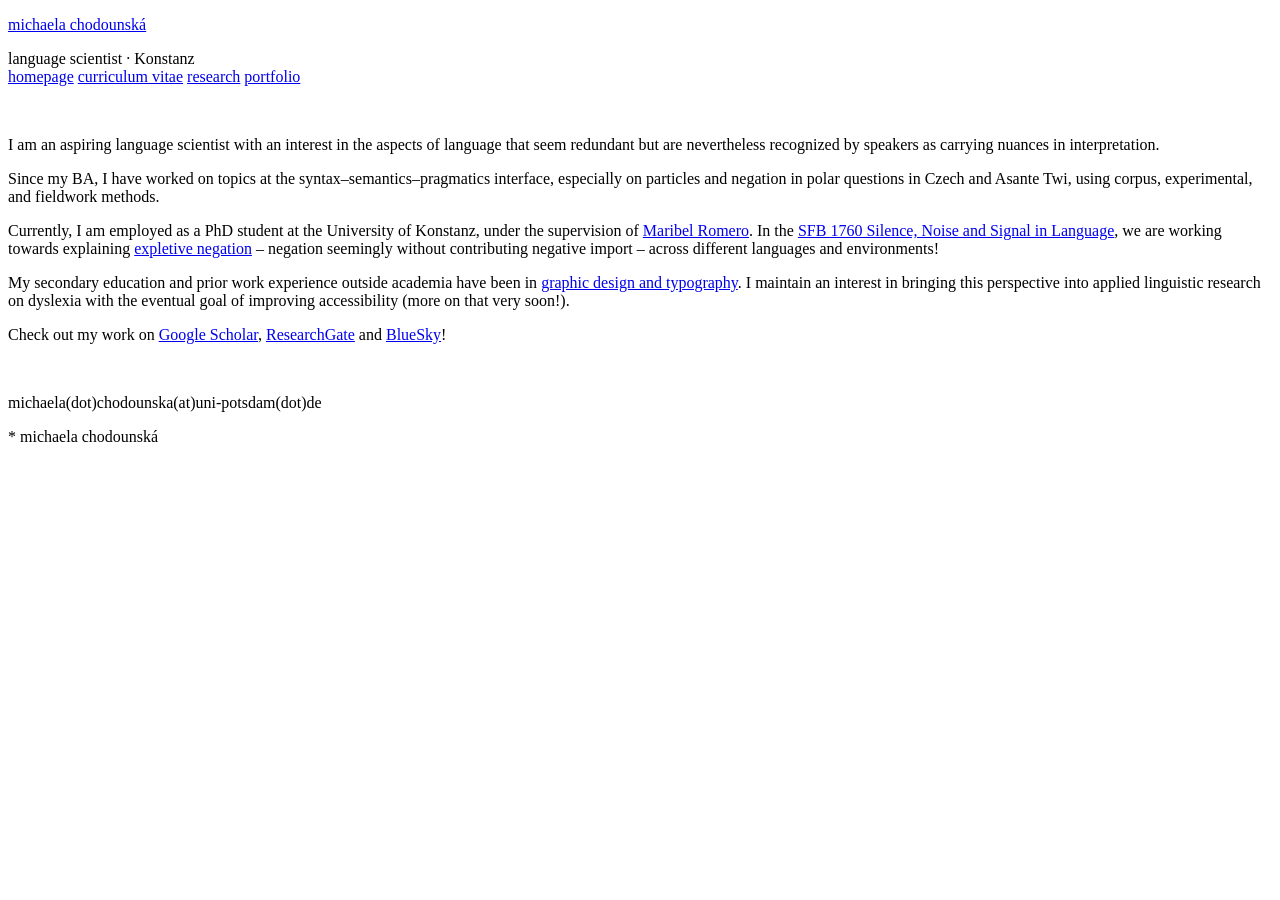
==== index.html @ 2f9073c9 "Add files via upload" ====
<!doctype html>
<html lang="en">
<head>
<meta charset="utf-8">
<meta name="viewport" content="width=device-width, initial-scale=1">
<title>michaela chodounská</title>
<meta name="description" content="I am an aspiring language scientist with an interest in the aspects of language that seem redundant but are nevertheless recognized by speakers as carrying nuances in interpretation.">
<link rel="preconnect" href="https://fonts.googleapis.com">
<link rel="preconnect" href="https://fonts.gstatic.com" crossorigin>
<link href="https://fonts.googleapis.com/css2?family=Lexend:wght@400;500;600&family=Montserrat:wght@300;400;700&display=swap" rel="stylesheet">
<link rel="stylesheet" href="css/style.css">
</head>
<body>

<header class="site-header wrap">
  <p class="site-title"><a href="index.html">michaela chodounská</a></p>
  <span class="kicker">language scientist · Konstanz</span>
  <nav class="site-nav" aria-label="Primary">
    <a href="index.html" aria-current="page">homepage</a>
    <a href="assets/cv.pdf">curriculum vitae</a>
    <a href="research.html">research</a>
    <a href="portfolio.html">portfolio</a>
  </nav>
</header>

<main class="wrap">

  <figure>
    <img src="assets/homepage-1.jpg" alt="">
  </figure>

  <p class="lede">I am an aspiring language scientist with an interest in the aspects of language that seem redundant but are nevertheless recognized by speakers as carrying nuances in interpretation.</p>

  <p>Since my BA, I have worked on topics at the syntax&ndash;semantics&ndash;pragmatics interface, especially on particles and negation in polar questions in Czech and Asante Twi, using corpus, experimental, and fieldwork methods.</p>

  <p>Currently, I am employed as a PhD student at the University of Konstanz, under the supervision of <a href="https://ling.sprachwiss.uni-konstanz.de/pages/home/romero/">Maribel Romero</a>. In the <a href="https://www.sfb1760.uni-konstanz.de">SFB 1760 Silence, Noise and Signal in Language</a>, we are working towards explaining <a href="https://www.sfb1760.uni-konstanz.de/research-projects/project-group-b/b02-romero-expletive-negation/">expletive negation</a> &ndash; negation seemingly without contributing negative import &ndash; across different languages and environments!</p>

  <p>My secondary education and prior work experience outside academia have been in <a href="portfolio.html">graphic design and typography</a>. I maintain an interest in bringing this perspective into applied linguistic research on dyslexia with the eventual goal of improving accessibility (more on that very soon!).</p>

  <p>Check out my work on <a href="https://scholar.google.com/citations?user=5tyQLOkAAAAJ&hl=cs">Google Scholar</a>, <a href="https://www.researchgate.net/profile/Michaela-Chodounska?ev=hdr_xprf">ResearchGate</a> and <a href="https://bsky.app/profile/slovcem.bsky.social">BlueSky</a>!</p>

  <figure>
    <img src="assets/homepage-2.jpg" alt="">
  </figure>

  <p class="contact">michaela&#8203;(dot)&#8203;chodounska&#8203;(at)&#8203;uni&#8209;potsdam&#8203;(dot)&#8203;de</p>

</main>

<footer class="wrap">
  <span class="star">*</span> michaela chodounská
</footer>

</body>
</html>
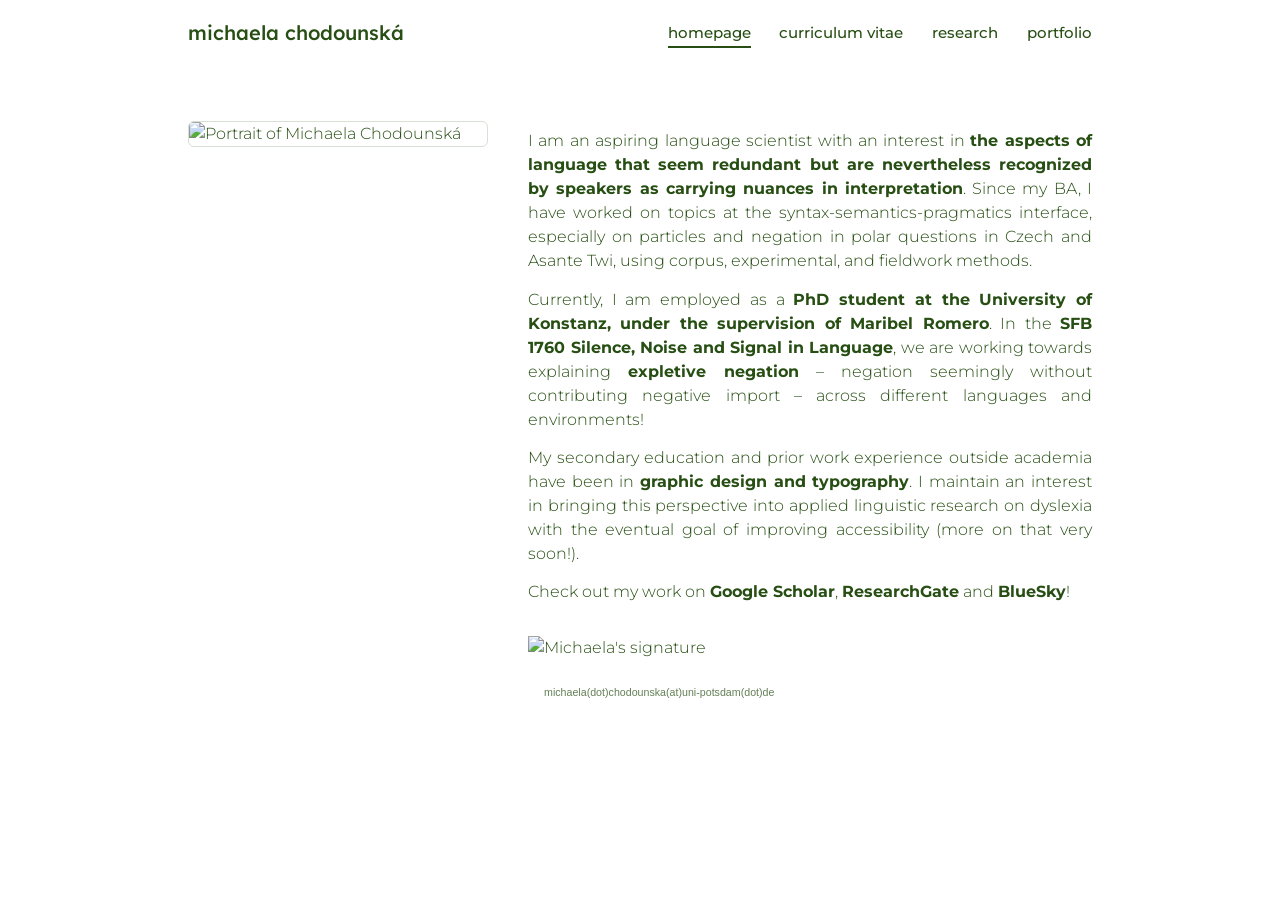
==== commit 92888b35: "Add files via upload" ====
--- a/index.html
+++ b/index.html
@@ -1,55 +1,54 @@
-<!doctype html>
+<!DOCTYPE html>
 <html lang="en">
 <head>
-<meta charset="utf-8">
+<meta charset="UTF-8">
 <meta name="viewport" content="width=device-width, initial-scale=1">
 <title>michaela chodounská</title>
 <meta name="description" content="I am an aspiring language scientist with an interest in the aspects of language that seem redundant but are nevertheless recognized by speakers as carrying nuances in interpretation.">
-<link rel="preconnect" href="https://fonts.googleapis.com">
-<link rel="preconnect" href="https://fonts.gstatic.com" crossorigin>
-<link href="https://fonts.googleapis.com/css2?family=Lexend:wght@400;500;600&family=Montserrat:wght@300;400;700&display=swap" rel="stylesheet">
-<link rel="stylesheet" href="css/style.css">
+<link rel="stylesheet" href="style.css">
 </head>
 <body>
 
-<header class="site-header wrap">
-  <p class="site-title"><a href="index.html">michaela chodounská</a></p>
-  <span class="kicker">language scientist · Konstanz</span>
-  <nav class="site-nav" aria-label="Primary">
-    <a href="index.html" aria-current="page">homepage</a>
-    <a href="assets/cv.pdf">curriculum vitae</a>
-    <a href="research.html">research</a>
-    <a href="portfolio.html">portfolio</a>
-  </nav>
+<header class="site-header">
+  <div class="header-inner">
+    <a class="brand" href="index.html">
+      <!-- Replace with your own small logo/portrait: <img src="images/logo.jpg" alt=""> -->
+      <span>michaela chodounská</span>
+    </a>
+    <nav class="site-nav" aria-label="Main">
+      <ul>
+        <li><a href="index.html" aria-current="page">homepage</a></li>
+        <li><a href="cv.pdf">curriculum vitae</a></li>
+        <li><a href="research.html">research</a></li>
+        <li><a href="portfolio.html">portfolio</a></li>
+      </ul>
+    </nav>
+  </div>
 </header>
 
-<main class="wrap">
+<main>
+  <div class="two-col">
+    <div class="photo-col">
+      <img src="images/portrait.jpg" alt="Portrait of Michaela Chodounská">
+    </div>
 
-  <figure>
-    <img src="assets/homepage-1.jpg" alt="">
-  </figure>
+    <div class="text-col">
+      <p class="lede">I am an aspiring language scientist with an interest in <span class="bold">the aspects of language that seem redundant but are nevertheless recognized by speakers as carrying nuances in interpretation</span>. Since my BA, I have worked on topics at the syntax-semantics-pragmatics interface, especially on particles and negation in polar questions in Czech and Asante Twi, using corpus, experimental, and fieldwork methods.</p>
 
-  <p class="lede">I am an aspiring language scientist with an interest in the aspects of language that seem redundant but are nevertheless recognized by speakers as carrying nuances in interpretation.</p>
+      <p>Currently, I am employed as a <span class="bold">PhD student at the University of Konstanz, under the supervision of <a class="underline-link" href="https://ling.sprachwiss.uni-konstanz.de/pages/home/romero/">Maribel Romero</a></span>. In the <a class="underline-link" href="https://www.sfb1760.uni-konstanz.de">SFB 1760 Silence, Noise and Signal in Language</a>, we are working towards explaining <a class="underline-link" href="https://www.sfb1760.uni-konstanz.de/research-projects/project-group-b/b02-romero-expletive-negation/">expletive negation</a> &ndash; negation seemingly without contributing negative import &ndash; across different languages and environments!</p>
 
-  <p>Since my BA, I have worked on topics at the syntax&ndash;semantics&ndash;pragmatics interface, especially on particles and negation in polar questions in Czech and Asante Twi, using corpus, experimental, and fieldwork methods.</p>
+      <p>My secondary education and prior work experience outside academia have been in <a class="underline-link" href="portfolio.html">graphic design and typography</a>. I maintain an interest in bringing this perspective into applied linguistic research on dyslexia with the eventual goal of improving accessibility (more on that very soon!).</p>
 
-  <p>Currently, I am employed as a PhD student at the University of Konstanz, under the supervision of <a href="https://ling.sprachwiss.uni-konstanz.de/pages/home/romero/">Maribel Romero</a>. In the <a href="https://www.sfb1760.uni-konstanz.de">SFB 1760 Silence, Noise and Signal in Language</a>, we are working towards explaining <a href="https://www.sfb1760.uni-konstanz.de/research-projects/project-group-b/b02-romero-expletive-negation/">expletive negation</a> &ndash; negation seemingly without contributing negative import &ndash; across different languages and environments!</p>
+      <p>Check out my work on <a class="underline-link" href="https://scholar.google.com/citations?user=5tyQLOkAAAAJ&hl=cs">Google Scholar</a>, <a class="underline-link" href="https://www.researchgate.net/profile/Michaela-Chodounska?ev=hdr_xprf">ResearchGate</a> and <a class="underline-link" href="https://bsky.app/profile/slovcem.bsky.social">BlueSky</a>!</p>
 
-  <p>My secondary education and prior work experience outside academia have been in <a href="portfolio.html">graphic design and typography</a>. I maintain an interest in bringing this perspective into applied linguistic research on dyslexia with the eventual goal of improving accessibility (more on that very soon!).</p>
+      <div class="signature-wrap">
+        <img src="images/signature.png" alt="Michaela's signature">
+      </div>
 
-  <p>Check out my work on <a href="https://scholar.google.com/citations?user=5tyQLOkAAAAJ&hl=cs">Google Scholar</a>, <a href="https://www.researchgate.net/profile/Michaela-Chodounska?ev=hdr_xprf">ResearchGate</a> and <a href="https://bsky.app/profile/slovcem.bsky.social">BlueSky</a>!</p>
-
-  <figure>
-    <img src="assets/homepage-2.jpg" alt="">
-  </figure>
-
-  <p class="contact">michaela&#8203;(dot)&#8203;chodounska&#8203;(at)&#8203;uni&#8209;potsdam&#8203;(dot)&#8203;de</p>
-
+      <footer class="site-footer" style="padding-top: 1.5rem; padding-bottom: 0; text-align: left;">michaela(dot)chodounska(at)uni-potsdam(dot)de</footer>
+    </div>
+  </div>
 </main>
-
-<footer class="wrap">
-  <span class="star">*</span> michaela chodounská
-</footer>
 
 </body>
 </html>
--- a/style.css
+++ b/style.css
@@ -0,0 +1,246 @@
+@import url('https://fonts.googleapis.com/css2?family=Lexend:wght@400;500;600&family=Montserrat:wght@300;400;500;700&display=swap');
+
+:root {
+  --green: #274e13;
+  --green-soft: rgba(39, 78, 19, 0.72);
+  --bg: #ffffff;
+  --rule: rgba(39, 78, 19, 0.18);
+  --rule-strong: rgba(39, 78, 19, 0.4);
+  --max: 1000px;
+}
+
+* { box-sizing: border-box; }
+
+body {
+  margin: 0;
+  background: var(--bg);
+  color: var(--green);
+  font-family: 'Montserrat', Arial, sans-serif;
+  font-weight: 300;
+  font-size: 12pt;
+  line-height: 1.5;
+  -webkit-font-smoothing: antialiased;
+}
+
+a {
+  color: inherit;
+  text-decoration: none;
+}
+a.underline-link {
+  font-weight: 700;
+}
+a.underline-link:hover { text-decoration: underline; }
+
+a:focus-visible, button:focus-visible {
+  outline: 2px solid var(--green);
+  outline-offset: 2px;
+}
+
+h1, h2 {
+  font-family: 'Lexend', Arial, sans-serif;
+  font-weight: 500;
+  margin: 0;
+  color: var(--green);
+}
+
+/* ---------- Header ---------- */
+.header-inner {
+  max-width: var(--max);
+  margin: 0 auto;
+  padding: 1.1rem clamp(1.25rem, 4vw, 3rem);
+  display: flex;
+  align-items: center;
+  justify-content: space-between;
+  flex-wrap: wrap;
+  gap: 1rem 2rem;
+}
+
+.brand {
+  display: flex;
+  align-items: center;
+  gap: 0.7rem;
+}
+
+.brand img {
+  width: 38px;
+  height: 38px;
+  border-radius: 50%;
+  object-fit: cover;
+  border: 1px solid var(--rule);
+}
+
+.brand span {
+  font-family: 'Lexend', Arial, sans-serif;
+  font-weight: 500;
+  font-size: 15pt;
+}
+
+nav.site-nav ul {
+  list-style: none;
+  display: flex;
+  flex-wrap: wrap;
+  gap: 0.5rem 1.8rem;
+  margin: 0;
+  padding: 0;
+}
+
+nav.site-nav a {
+  font-family: 'Montserrat', Arial, sans-serif;
+  font-weight: 500;
+  font-size: 11.5pt;
+  padding: 0.3rem 0;
+  border-bottom: 2px solid transparent;
+}
+
+nav.site-nav a:hover {
+  border-bottom-color: var(--green-soft);
+}
+
+nav.site-nav a[aria-current="page"] {
+  border-bottom-color: var(--green);
+}
+
+/* ---------- Main ---------- */
+main {
+  max-width: var(--max);
+  margin: 0 auto;
+  padding: clamp(2rem, 5vw, 3.5rem) clamp(1.25rem, 4vw, 3rem) 4rem;
+}
+
+.hero {
+  display: grid;
+  grid-template-columns: minmax(0, 1fr) 300px;
+  gap: 2.5rem;
+  align-items: start;
+  margin-bottom: 1rem;
+}
+
+@media (max-width: 720px) {
+  .hero {
+    grid-template-columns: 1fr;
+  }
+  .hero .portrait-wrap {
+    order: -1;
+  }
+}
+
+.portrait-wrap img {
+  width: 100%;
+  border-radius: 6px;
+  border: 1px solid var(--rule);
+  display: block;
+}
+
+/* Two-column page: left column photo only, right column all text */
+.two-col {
+  display: grid;
+  grid-template-columns: 300px minmax(0, 1fr);
+  gap: 2.5rem;
+  align-items: start;
+}
+
+@media (max-width: 720px) {
+  .two-col {
+    grid-template-columns: 1fr;
+  }
+  .two-col .photo-col {
+    order: -1;
+  }
+}
+
+.photo-col img {
+  width: 100%;
+  border-radius: 6px;
+  border: 1px solid var(--rule);
+  display: block;
+  position: sticky;
+  top: 2rem;
+}
+
+.signature-wrap {
+  margin-top: 2rem;
+}
+.signature-wrap img {
+  max-width: 260px;
+  width: 100%;
+  display: block;
+}
+
+/* Two equal text columns (research, etc.) */
+.two-col-text {
+  display: grid;
+  grid-template-columns: 1fr 1fr;
+  gap: 3rem;
+  align-items: start;
+}
+
+@media (max-width: 720px) {
+  .two-col-text {
+    grid-template-columns: 1fr;
+  }
+}
+
+.col-lists .section-title {
+  font-size: 17pt;
+}
+
+.subsection {
+  border-left: 2px solid var(--rule-strong);
+  padding-left: 1.1rem;
+  margin-bottom: 2rem;
+}
+.subsection:last-child {
+  margin-bottom: 0;
+}
+
+h1.page-title {
+  font-size: 26pt;
+  margin-bottom: 0.75rem;
+}
+
+h2.section-title {
+  font-size: 15pt;
+  margin: 2.5rem 0 0.6rem;
+}
+
+p {
+  text-align: justify;
+  margin: 0 0 0.9rem;
+}
+
+.lede {
+  margin-top: 0.5rem;
+}
+
+.bold {
+  font-weight: 700;
+}
+
+section.block {
+  margin-top: 1.5rem;
+}
+
+.entry {
+  margin-bottom: 1.3rem;
+}
+.entry .when {
+  display: block;
+  font-family: 'Helvetica Neue', Arial, sans-serif;
+  font-weight: 300;
+  font-size: 9pt;
+  color: var(--green-soft);
+  margin-bottom: 0.15rem;
+}
+.entry .venue {
+  font-size: 10.5pt;
+  color: var(--green-soft);
+}
+
+footer.site-footer {
+  text-align: center;
+  font-family: 'Helvetica Neue', Arial, sans-serif;
+  font-weight: 300;
+  font-size: 8pt;
+  color: var(--green-soft);
+  padding: 2rem 1rem 3rem;
+}
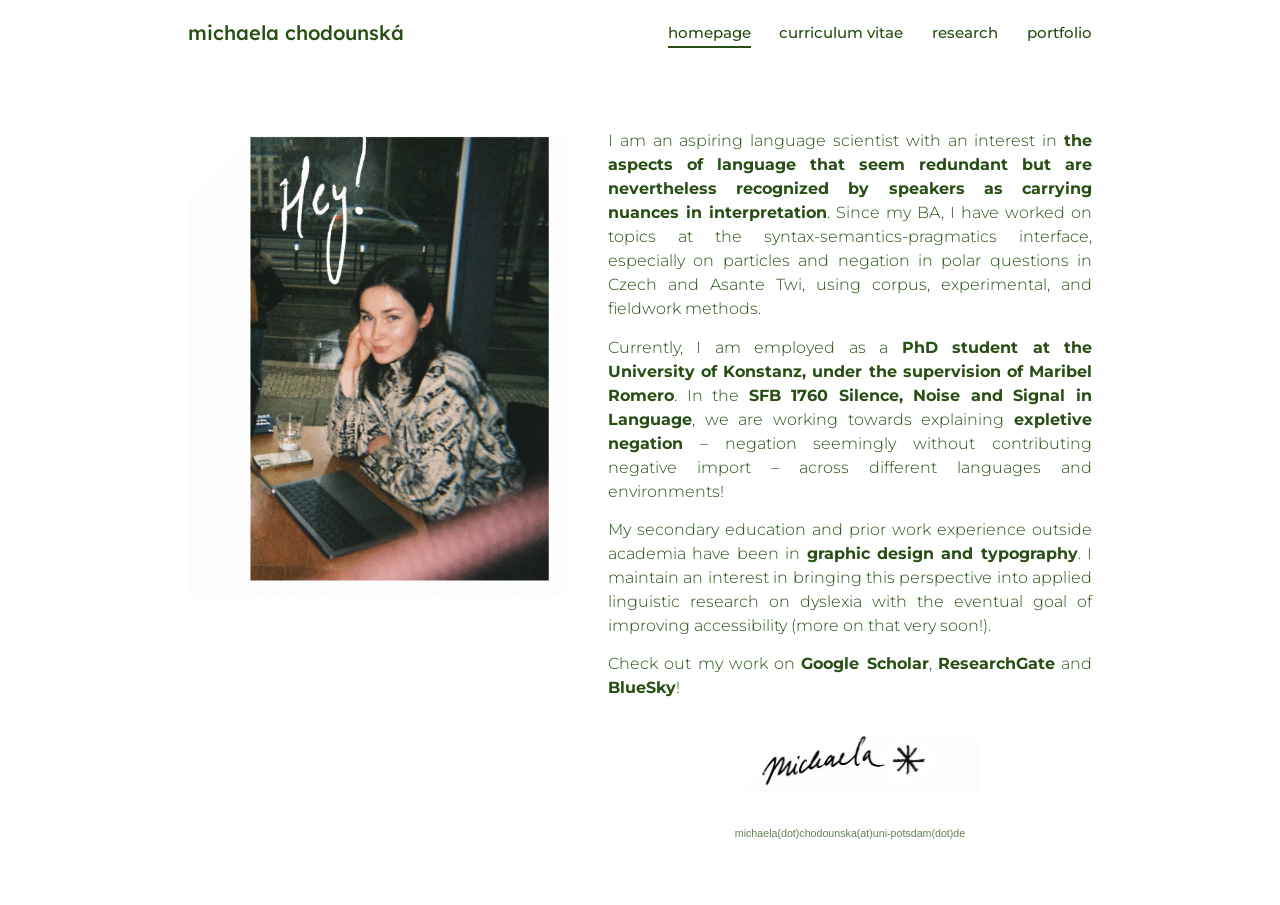
==== commit 98088456: "Add files via upload" ====
--- a/index.html
+++ b/index.html
@@ -45,7 +45,7 @@
         <img src="images/signature.png" alt="Michaela's signature">
       </div>
 
-      <footer class="site-footer" style="padding-top: 1.5rem; padding-bottom: 0; text-align: left;">michaela(dot)chodounska(at)uni-potsdam(dot)de</footer>
+      <footer class="site-footer" style="padding-top: 1.5rem; padding-bottom: 0;">michaela(dot)chodounska(at)uni-potsdam(dot)de</footer>
     </div>
   </div>
 </main>
--- a/style.css
+++ b/style.css
@@ -134,7 +134,7 @@
 /* Two-column page: left column photo only, right column all text */
 .two-col {
   display: grid;
-  grid-template-columns: 300px minmax(0, 1fr);
+  grid-template-columns: 380px minmax(0, 1fr);
   gap: 2.5rem;
   align-items: start;
 }
@@ -151,7 +151,6 @@
 .photo-col img {
   width: 100%;
   border-radius: 6px;
-  border: 1px solid var(--rule);
   display: block;
   position: sticky;
   top: 2rem;
@@ -159,11 +158,12 @@
 
 .signature-wrap {
   margin-top: 2rem;
+  text-align: center;
 }
 .signature-wrap img {
   max-width: 260px;
   width: 100%;
-  display: block;
+  display: inline-block;
 }
 
 /* Two equal text columns (research, etc.) */
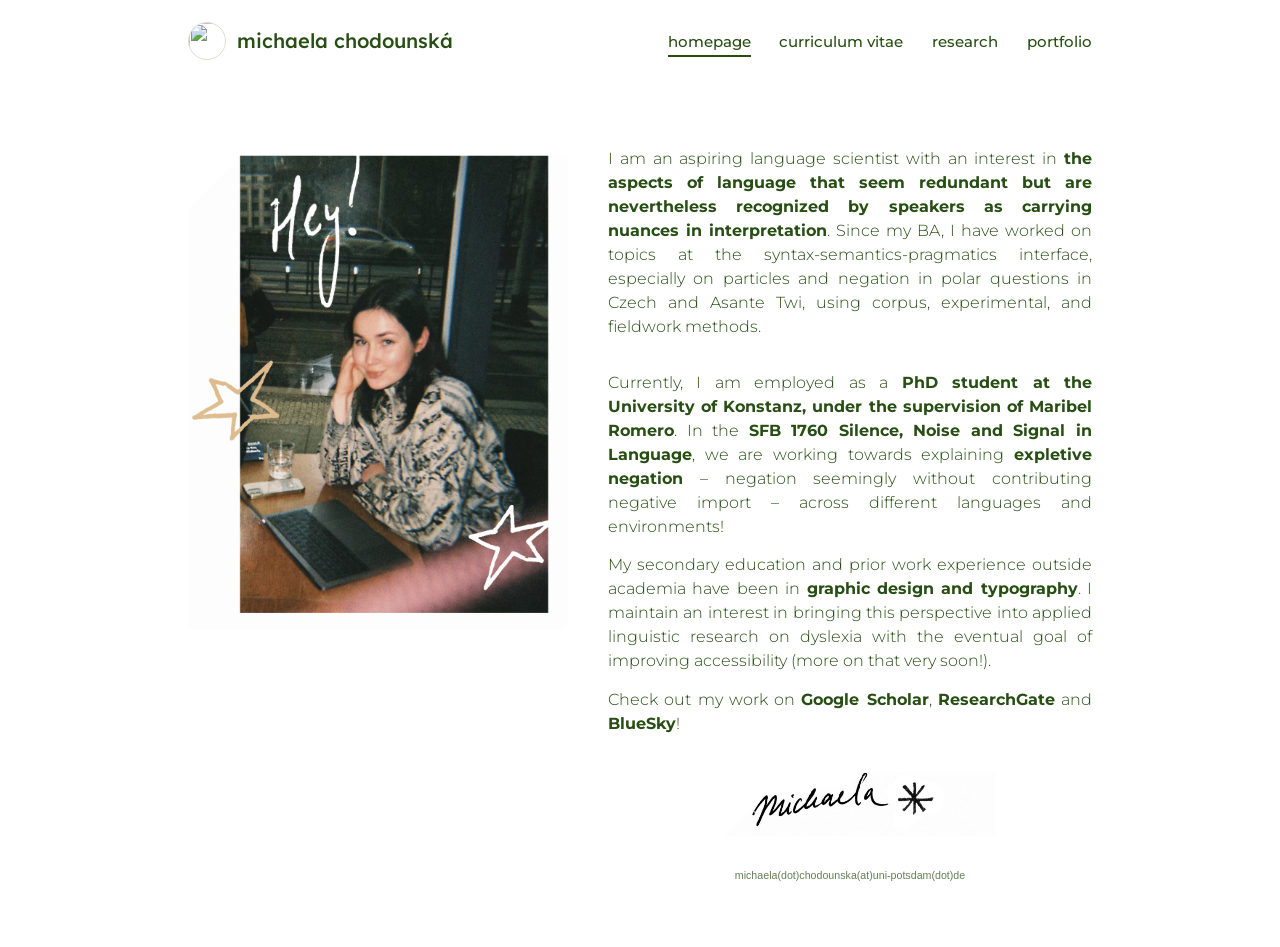
==== commit 9d150fe4: "Update index.html" ====
--- a/index.html
+++ b/index.html
@@ -4,6 +4,7 @@
 <meta charset="UTF-8">
 <meta name="viewport" content="width=device-width, initial-scale=1">
 <title>michaela chodounská</title>
+<link rel="icon" type="image/png" href="images/favicon.png">
 <meta name="description" content="I am an aspiring language scientist with an interest in the aspects of language that seem redundant but are nevertheless recognized by speakers as carrying nuances in interpretation.">
 <link rel="stylesheet" href="style.css">
 </head>
@@ -12,7 +13,7 @@
 <header class="site-header">
   <div class="header-inner">
     <a class="brand" href="index.html">
-      <!-- Replace with your own small logo/portrait: <img src="images/logo.jpg" alt=""> -->
+      <img src="images/header-logo.jpg" alt="">
       <span>michaela chodounská</span>
     </a>
     <nav class="site-nav" aria-label="Main">
--- a/style.css
+++ b/style.css
@@ -47,7 +47,7 @@
 .header-inner {
   max-width: var(--max);
   margin: 0 auto;
-  padding: 1.1rem clamp(1.25rem, 4vw, 3rem);
+  padding: 1.4rem clamp(1.25rem, 4vw, 3rem);
   display: flex;
   align-items: center;
   justify-content: space-between;
@@ -161,7 +161,7 @@
   text-align: center;
 }
 .signature-wrap img {
-  max-width: 260px;
+  max-width: 290px;
   width: 100%;
   display: inline-block;
 }
@@ -210,6 +210,7 @@
 
 .lede {
   margin-top: 0.5rem;
+  margin-bottom: 2rem;
 }
 
 .bold {
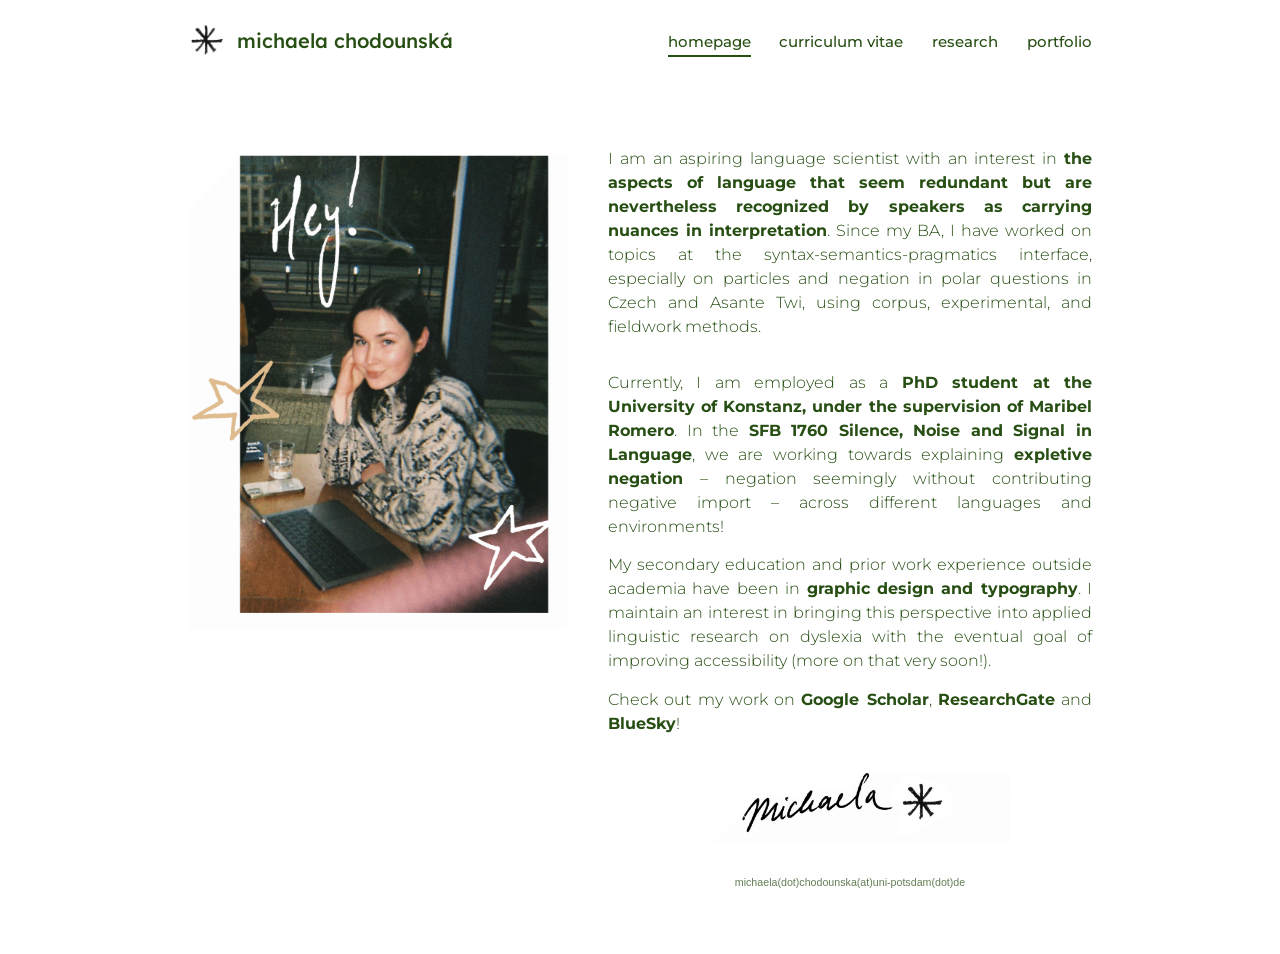
==== commit ea9e6355: "Update index.html" ====
--- a/index.html
+++ b/index.html
@@ -13,7 +13,7 @@
 <header class="site-header">
   <div class="header-inner">
     <a class="brand" href="index.html">
-      <img src="images/header-logo.jpg" alt="">
+      <img src="images/favicon.png" alt="">
       <span>michaela chodounská</span>
     </a>
     <nav class="site-nav" aria-label="Main">
--- a/style.css
+++ b/style.css
@@ -64,9 +64,7 @@
 .brand img {
   width: 38px;
   height: 38px;
-  border-radius: 50%;
   object-fit: cover;
-  border: 1px solid var(--rule);
 }
 
 .brand span {
@@ -161,7 +159,7 @@
   text-align: center;
 }
 .signature-wrap img {
-  max-width: 290px;
+  max-width: 320px;
   width: 100%;
   display: inline-block;
 }
@@ -214,6 +212,10 @@
 }
 
 .bold {
+  font-weight: 700;
+}
+
+b, strong {
   font-weight: 700;
 }
 
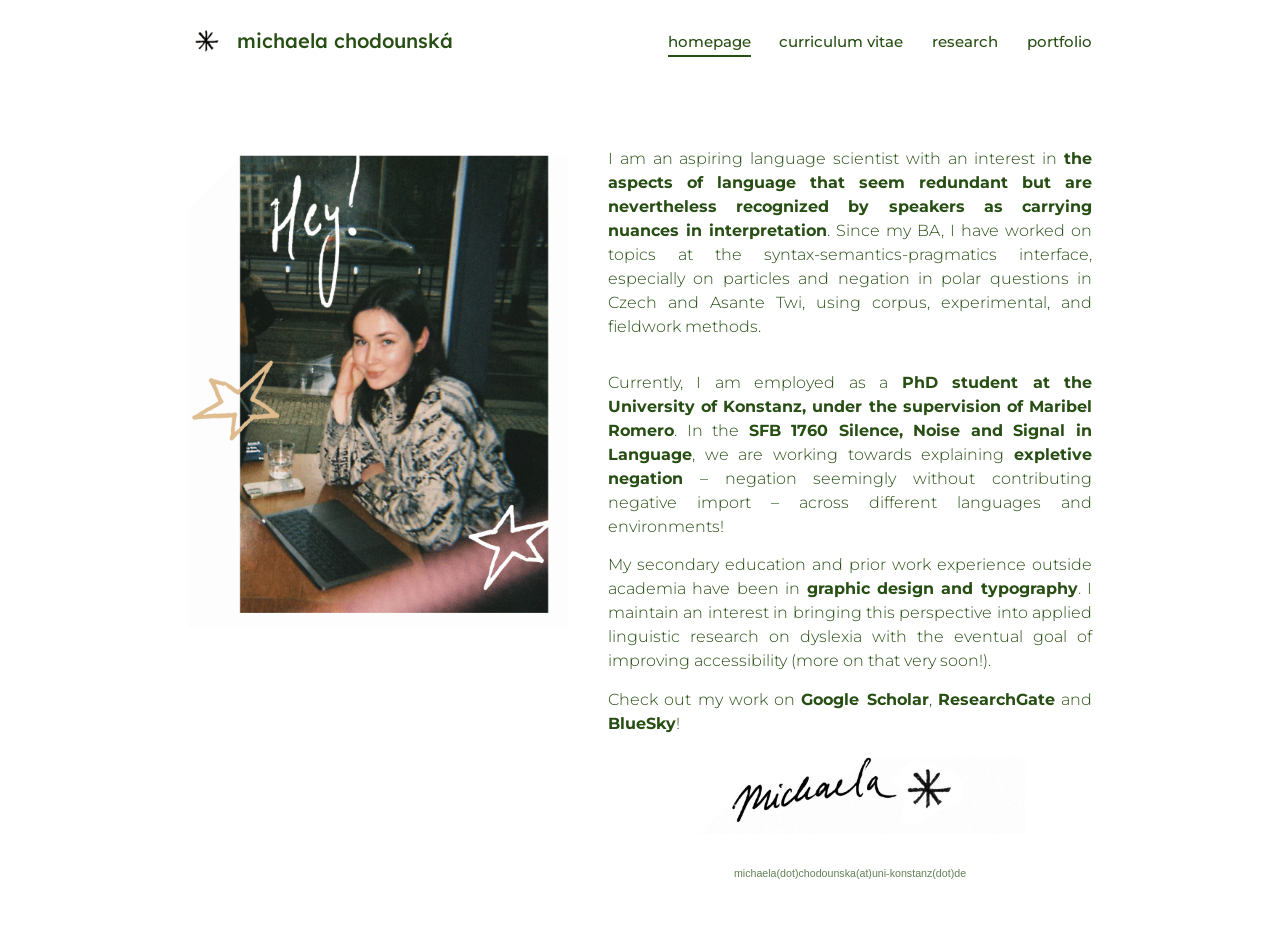
==== commit e9f6d5a5: "Update index.html" ====
--- a/index.html
+++ b/index.html
@@ -46,7 +46,7 @@
         <img src="images/signature.png" alt="Michaela's signature">
       </div>
 
-      <footer class="site-footer" style="padding-top: 1.5rem; padding-bottom: 0;">michaela(dot)chodounska(at)uni-potsdam(dot)de</footer>
+      <footer class="site-footer" style="padding-top: 1.5rem; padding-bottom: 0;">michaela(dot)chodounska(at)uni-konstanz(dot)de</footer>
     </div>
   </div>
 </main>
--- a/style.css
+++ b/style.css
@@ -155,12 +155,12 @@
 }
 
 .signature-wrap {
-  margin-top: 2rem;
+  margin-top: 1rem;
   text-align: center;
 }
 .signature-wrap img {
-  max-width: 320px;
-  width: 100%;
+  max-width: 350px;
+  width: 110%;
   display: inline-block;
 }
 
